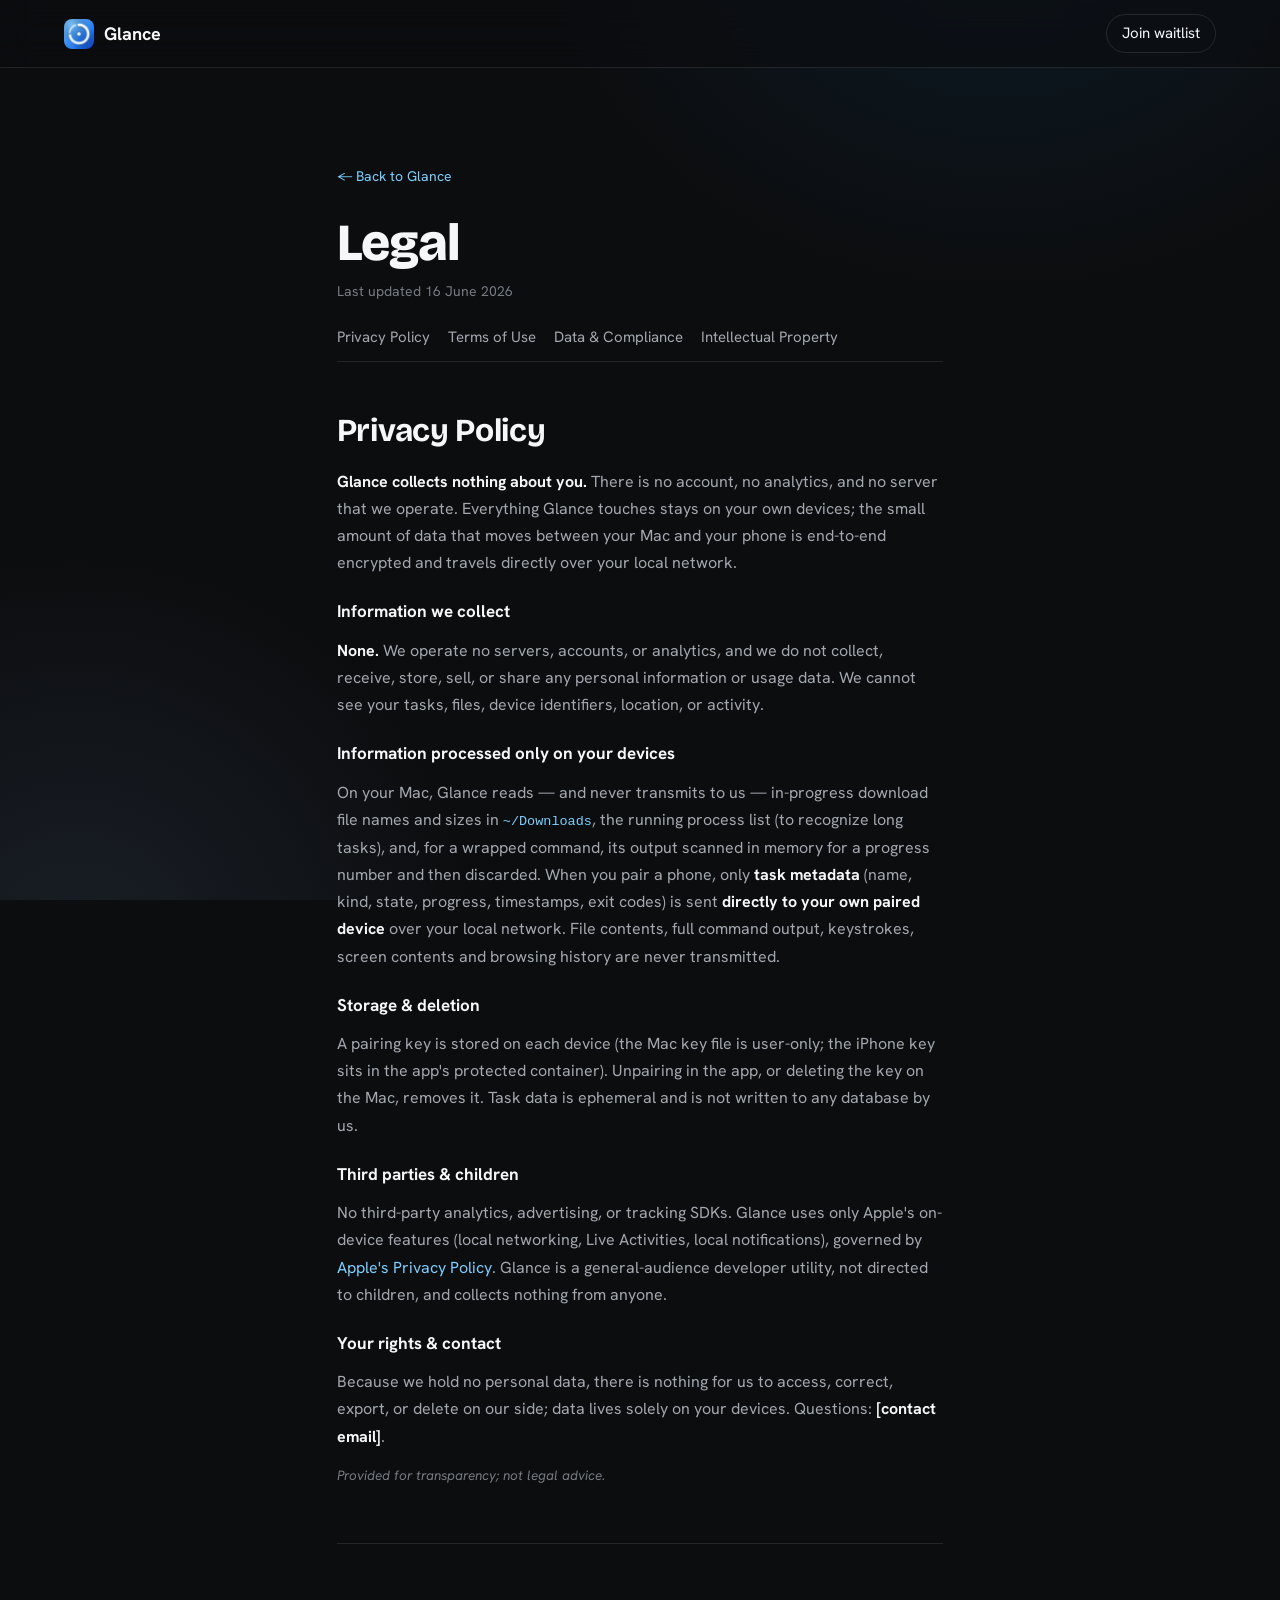
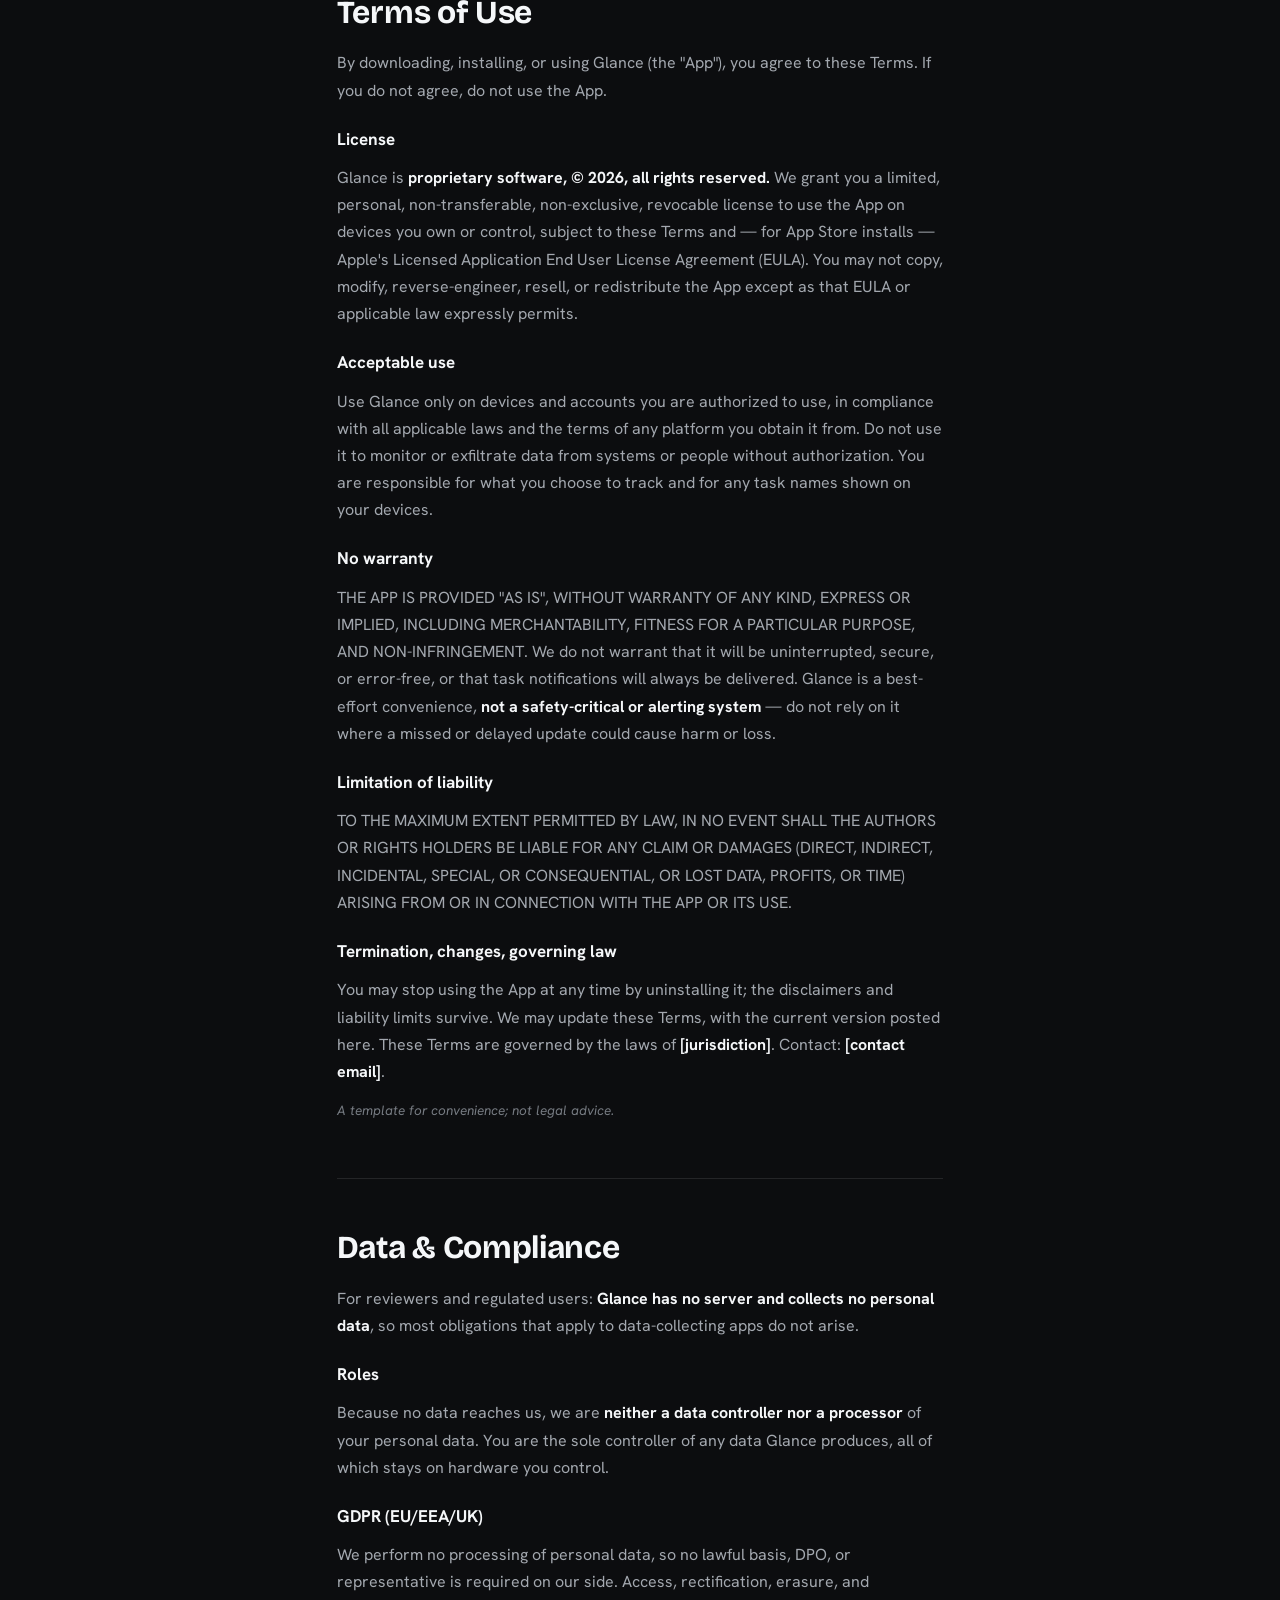
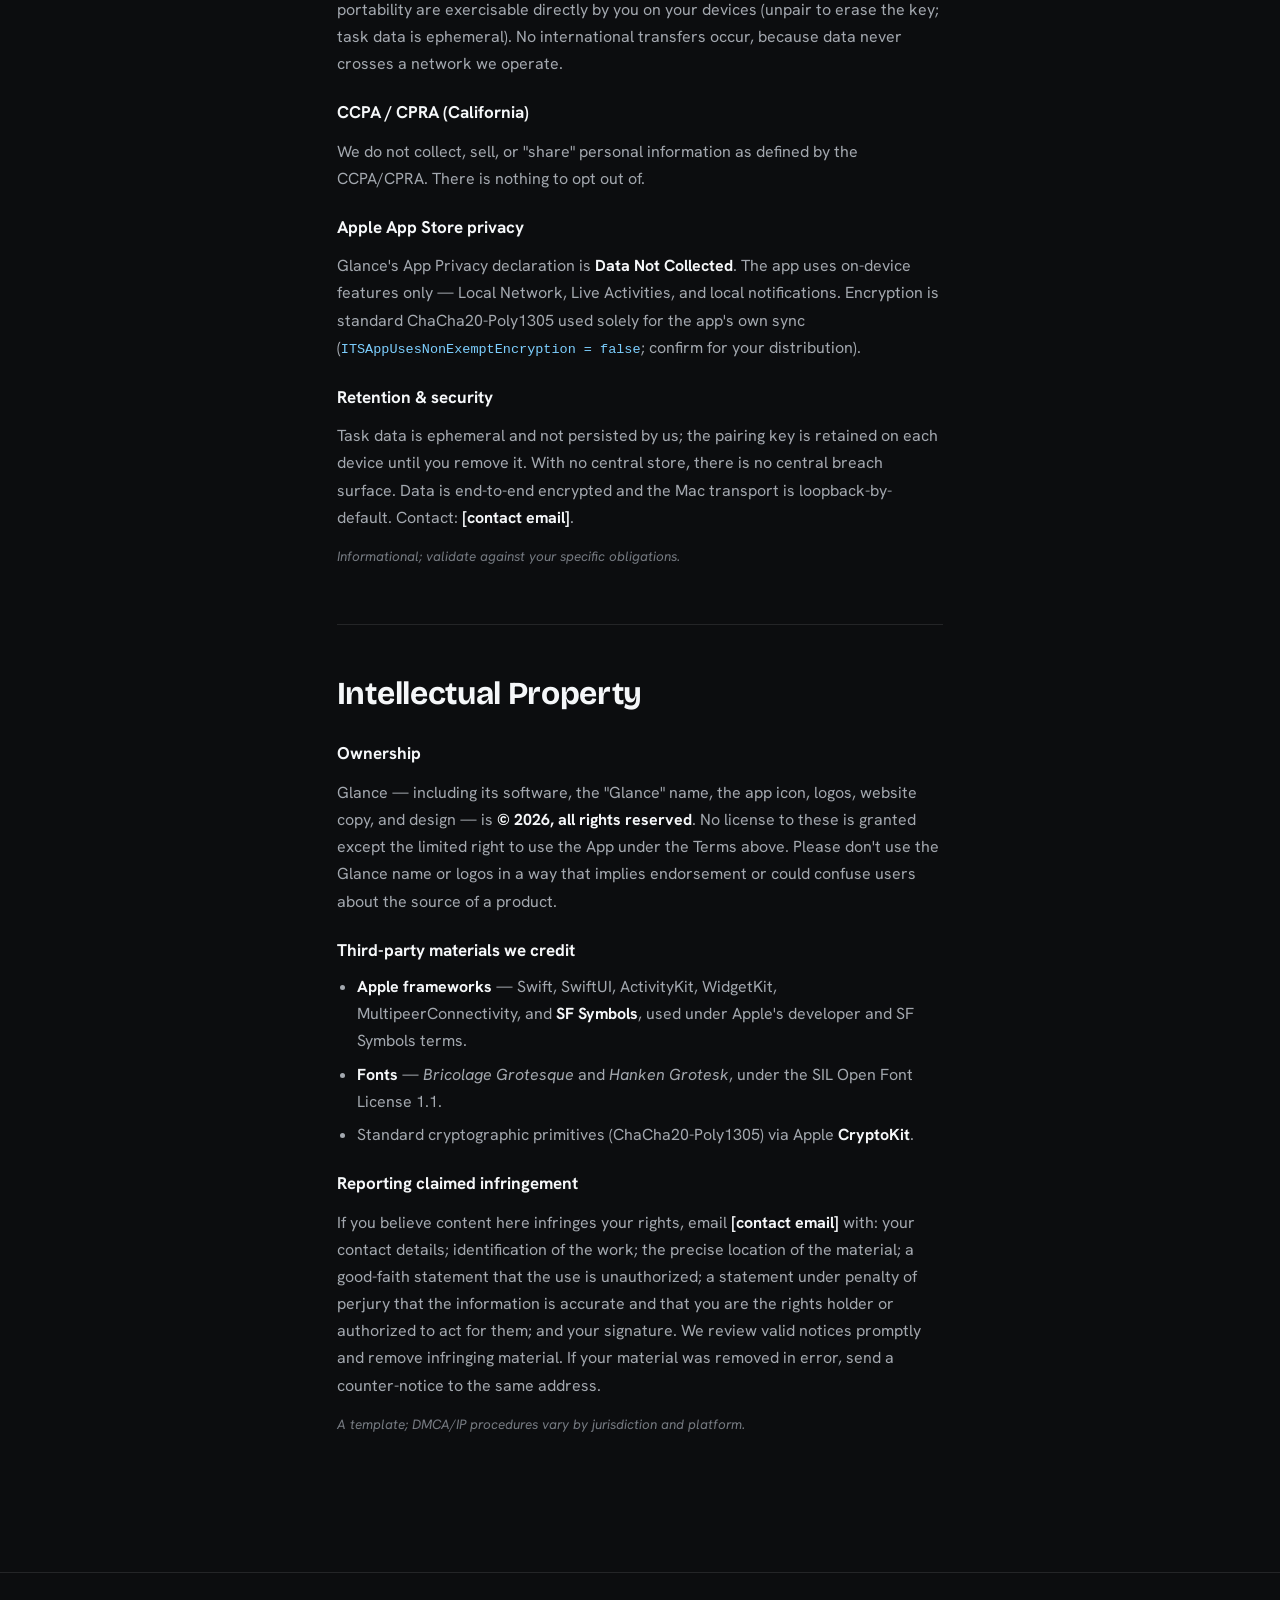
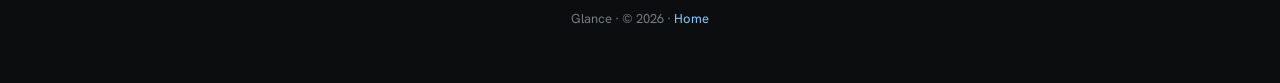
==== legal.html @ 5eed8fee "Glance website (split from app repo) Co-Authored-By: Claude Opus 4.8 <noreply@anthropic.com>" ====
<!DOCTYPE html>
<html lang="en">
<head>
  <meta charset="UTF-8" />
  <meta name="viewport" content="width=device-width, initial-scale=1.0" />
  <title>Glance — Legal: Privacy, Terms, Data & IP</title>
  <meta name="description" content="Glance privacy policy, terms of use, data & compliance, and intellectual-property policy." />
  <meta name="theme-color" content="#0a1f6e" />
  <link rel="icon" href="icon.png" />
  <link rel="preconnect" href="https://fonts.googleapis.com" />
  <link rel="preconnect" href="https://fonts.gstatic.com" crossorigin />
  <link href="https://fonts.googleapis.com/css2?family=Bricolage+Grotesque:opsz,wght@12..96,700;12..96,800&family=Hanken+Grotesk:wght@400;500;600&display=swap" rel="stylesheet" />
  <link rel="stylesheet" href="style.css" />
</head>
<body>
  <div class="ambient" aria-hidden="true"></div>

  <header class="nav">
    <a class="brand" href="index.html#top">
      <img src="icon.png" alt="" class="brand-icon" />
      <span>Glance</span>
    </a>
    <nav class="nav-links">
      <a class="nav-gh" href="index.html#get">Join waitlist</a>
    </nav>
  </header>

  <main class="legal">
    <a class="back" href="index.html">← Back to Glance</a>
    <h1>Legal</h1>
    <p class="updated">Last updated 16 June 2026</p>
    <nav class="toc">
      <a href="#privacy">Privacy Policy</a>
      <a href="#terms">Terms of Use</a>
      <a href="#data">Data &amp; Compliance</a>
      <a href="#ip">Intellectual Property</a>
    </nav>

    <!-- PRIVACY -->
    <article id="privacy">
      <h2>Privacy Policy</h2>
      <p><strong>Glance collects nothing about you.</strong> There is no account, no
        analytics, and no server that we operate. Everything Glance touches stays on your
        own devices; the small amount of data that moves between your Mac and your phone is
        end-to-end encrypted and travels directly over your local network.</p>

      <h3>Information we collect</h3>
      <p><strong>None.</strong> We operate no servers, accounts, or analytics, and we do not
        collect, receive, store, sell, or share any personal information or usage data. We
        cannot see your tasks, files, device identifiers, location, or activity.</p>

      <h3>Information processed only on your devices</h3>
      <p>On your Mac, Glance reads — and never transmits to us — in-progress download file
        names and sizes in <code>~/Downloads</code>, the running process list (to recognize
        long tasks), and, for a wrapped command, its output scanned in memory for a progress
        number and then discarded. When you pair a phone, only <strong>task metadata</strong>
        (name, kind, state, progress, timestamps, exit codes) is sent <strong>directly to your
        own paired device</strong> over your local network. File contents, full command
        output, keystrokes, screen contents and browsing history are never transmitted.</p>

      <h3>Storage &amp; deletion</h3>
      <p>A pairing key is stored on each device (the Mac key file is user-only; the iPhone key
        sits in the app's protected container). Unpairing in the app, or deleting the key on
        the Mac, removes it. Task data is ephemeral and is not written to any database by us.</p>

      <h3>Third parties &amp; children</h3>
      <p>No third-party analytics, advertising, or tracking SDKs. Glance uses only Apple's
        on-device features (local networking, Live Activities, local notifications), governed
        by <a href="https://www.apple.com/legal/privacy/">Apple's Privacy Policy</a>. Glance is
        a general-audience developer utility, not directed to children, and collects nothing
        from anyone.</p>

      <h3>Your rights &amp; contact</h3>
      <p>Because we hold no personal data, there is nothing for us to access, correct, export,
        or delete on our side; data lives solely on your devices. Questions:
        <strong>[contact email]</strong>.</p>
      <p class="disclaim">Provided for transparency; not legal advice.</p>
    </article>

    <!-- TERMS -->
    <article id="terms">
      <h2>Terms of Use</h2>
      <p>By downloading, installing, or using Glance (the "App"), you agree to these Terms. If
        you do not agree, do not use the App.</p>

      <h3>License</h3>
      <p>Glance is <strong>proprietary software, © 2026, all rights reserved.</strong> We grant
        you a limited, personal, non-transferable, non-exclusive, revocable license to use the
        App on devices you own or control, subject to these Terms and — for App Store
        installs — Apple's Licensed Application End User License Agreement (EULA). You may not
        copy, modify, reverse-engineer, resell, or redistribute the App except as that EULA or
        applicable law expressly permits.</p>

      <h3>Acceptable use</h3>
      <p>Use Glance only on devices and accounts you are authorized to use, in compliance with
        all applicable laws and the terms of any platform you obtain it from. Do not use it to
        monitor or exfiltrate data from systems or people without authorization. You are
        responsible for what you choose to track and for any task names shown on your devices.</p>

      <h3>No warranty</h3>
      <p>THE APP IS PROVIDED "AS IS", WITHOUT WARRANTY OF ANY KIND, EXPRESS OR IMPLIED,
        INCLUDING MERCHANTABILITY, FITNESS FOR A PARTICULAR PURPOSE, AND NON-INFRINGEMENT. We
        do not warrant that it will be uninterrupted, secure, or error-free, or that task
        notifications will always be delivered. Glance is a best-effort convenience, <strong>not
        a safety-critical or alerting system</strong> — do not rely on it where a missed or
        delayed update could cause harm or loss.</p>

      <h3>Limitation of liability</h3>
      <p>TO THE MAXIMUM EXTENT PERMITTED BY LAW, IN NO EVENT SHALL THE AUTHORS OR RIGHTS
        HOLDERS BE LIABLE FOR ANY CLAIM OR DAMAGES (DIRECT, INDIRECT, INCIDENTAL, SPECIAL, OR
        CONSEQUENTIAL, OR LOST DATA, PROFITS, OR TIME) ARISING FROM OR IN CONNECTION WITH THE
        APP OR ITS USE.</p>

      <h3>Termination, changes, governing law</h3>
      <p>You may stop using the App at any time by uninstalling it; the disclaimers and
        liability limits survive. We may update these Terms, with the current version posted
        here. These Terms are governed by the laws of <strong>[jurisdiction]</strong>. Contact:
        <strong>[contact email]</strong>.</p>
      <p class="disclaim">A template for convenience; not legal advice.</p>
    </article>

    <!-- DATA & COMPLIANCE -->
    <article id="data">
      <h2>Data &amp; Compliance</h2>
      <p>For reviewers and regulated users: <strong>Glance has no server and collects no
        personal data</strong>, so most obligations that apply to data-collecting apps do not
        arise.</p>

      <h3>Roles</h3>
      <p>Because no data reaches us, we are <strong>neither a data controller nor a
        processor</strong> of your personal data. You are the sole controller of any data
        Glance produces, all of which stays on hardware you control.</p>

      <h3>GDPR (EU/EEA/UK)</h3>
      <p>We perform no processing of personal data, so no lawful basis, DPO, or representative
        is required on our side. Access, rectification, erasure, and portability are
        exercisable directly by you on your devices (unpair to erase the key; task data is
        ephemeral). No international transfers occur, because data never crosses a network we
        operate.</p>

      <h3>CCPA / CPRA (California)</h3>
      <p>We do not collect, sell, or "share" personal information as defined by the CCPA/CPRA.
        There is nothing to opt out of.</p>

      <h3>Apple App Store privacy</h3>
      <p>Glance's App Privacy declaration is <strong>Data Not Collected</strong>. The app uses
        on-device features only — Local Network, Live Activities, and local notifications.
        Encryption is standard ChaCha20-Poly1305 used solely for the app's own sync
        (<code>ITSAppUsesNonExemptEncryption = false</code>; confirm for your distribution).</p>

      <h3>Retention &amp; security</h3>
      <p>Task data is ephemeral and not persisted by us; the pairing key is retained on each
        device until you remove it. With no central store, there is no central breach surface.
        Data is end-to-end encrypted and the Mac transport is loopback-by-default. Contact:
        <strong>[contact email]</strong>.</p>
      <p class="disclaim">Informational; validate against your specific obligations.</p>
    </article>

    <!-- IP -->
    <article id="ip">
      <h2>Intellectual Property</h2>
      <h3>Ownership</h3>
      <p>Glance — including its software, the "Glance" name, the app icon, logos, website copy,
        and design — is <strong>© 2026, all rights reserved</strong>. No license to these is
        granted except the limited right to use the App under the Terms above. Please don't use
        the Glance name or logos in a way that implies endorsement or could confuse users about
        the source of a product.</p>

      <h3>Third-party materials we credit</h3>
      <ul>
        <li><strong>Apple frameworks</strong> — Swift, SwiftUI, ActivityKit, WidgetKit,
          MultipeerConnectivity, and <strong>SF Symbols</strong>, used under Apple's developer
          and SF Symbols terms.</li>
        <li><strong>Fonts</strong> — <em>Bricolage Grotesque</em> and <em>Hanken Grotesk</em>,
          under the SIL Open Font License 1.1.</li>
        <li>Standard cryptographic primitives (ChaCha20-Poly1305) via Apple <strong>CryptoKit</strong>.</li>
      </ul>

      <h3>Reporting claimed infringement</h3>
      <p>If you believe content here infringes your rights, email <strong>[contact email]</strong>
        with: your contact details; identification of the work; the precise location of the
        material; a good-faith statement that the use is unauthorized; a statement under penalty
        of perjury that the information is accurate and that you are the rights holder or
        authorized to act for them; and your signature. We review valid notices promptly and
        remove infringing material. If your material was removed in error, send a counter-notice
        to the same address.</p>
      <p class="disclaim">A template; DMCA/IP procedures vary by jurisdiction and platform.</p>
    </article>
  </main>

  <footer><p>Glance · © 2026 · <a href="index.html">Home</a></p></footer>
</body>
</html>
---- style.css ----
@property --p { syntax: "<angle>"; inherits: false; initial-value: 0deg; }

:root {
  --bg:       oklch(0.16 0.004 256);
  --bg-2:     oklch(0.13 0.004 256);
  --ink:      oklch(0.975 0.004 256);
  --muted:    oklch(0.73 0.012 256);
  --faint:    oklch(0.58 0.012 256);
  --blue:     oklch(0.66 0.155 250);
  --blue-hi:  oklch(0.82 0.11 238);
  --green:    oklch(0.80 0.16 152);
  --orange:   oklch(0.78 0.16 60);
  /* liquid glass */
  --glass:    oklch(0.28 0.008 256 / 0.42);
  --glass-2:  oklch(0.32 0.009 256 / 0.55);
  --glass-bd: color-mix(in oklch, white 10%, transparent);
  --glass-hi: color-mix(in oklch, white 16%, transparent);
  /* solid raised surface — for non-product elements (no blur) */
  --surface:    oklch(0.205 0.005 256);
  --surface-bd: color-mix(in oklch, white 7%, transparent);
  --ease:     cubic-bezier(0.16, 1, 0.3, 1);
  --maxw: 1080px;
}

* { box-sizing: border-box; margin: 0; padding: 0; }
html { scroll-behavior: smooth; }

body {
  font-family: "Hanken Grotesk", -apple-system, system-ui, sans-serif;
  color: var(--ink); background: var(--bg);
  min-height: 100vh; line-height: 1.55; -webkit-font-smoothing: antialiased; overflow-x: hidden;
}

/* dark-grey base + a static, restrained blue glow (no purple, no drifting blob) */
.ambient {
  position: fixed; inset: 0; z-index: -1; pointer-events: none;
  background:
    radial-gradient(58vmax 48vmax at 78% -10%, oklch(0.5 0.12 245 / 0.16), transparent 62%),
    radial-gradient(50vmax 50vmax at 6% 106%, oklch(0.44 0.05 256 / 0.26), transparent 62%),
    var(--bg);
}

a { color: var(--blue-hi); text-decoration: none; }
a:hover { color: var(--ink); }
code, .prompt { font-family: ui-monospace, "SF Mono", Menlo, monospace; }

/* liquid glass — reserved for the product surfaces (install pill, phone mock).
   Earns the "real Mac/iOS surface" metaphor instead of coating everything. */
.glass, .install {
  background: var(--glass);
  -webkit-backdrop-filter: blur(22px) saturate(150%);
          backdrop-filter: blur(22px) saturate(150%);
  border: 1px solid var(--glass-bd);
  box-shadow: inset 0 1px 0 var(--glass-hi), 0 24px 60px oklch(0 0 0 / 0.45);
}

/* everything else: solid raised surface, no blur */
.tile, .get-mac, .get-ios, .waitlist-card {
  background: var(--surface);
  border: 1px solid var(--surface-bd);
  box-shadow: inset 0 1px 0 oklch(1 0 0 / 0.04), 0 1px 2px oklch(0 0 0 / 0.35);
}

/* ---------- nav ---------- */
.nav {
  position: sticky; top: 0; z-index: 50;
  display: flex; align-items: center; justify-content: space-between;
  padding: 14px max(20px, 5vw);
  background: oklch(0.16 0.004 256 / 0.6);
  -webkit-backdrop-filter: blur(16px); backdrop-filter: blur(16px);
  border-bottom: 1px solid var(--glass-bd);
}
.brand { display: flex; align-items: center; gap: 10px; font-weight: 700; font-size: 18px; color: var(--ink); }
.brand-icon { width: 30px; height: 30px; border-radius: 8px; }
.nav-links { display: flex; align-items: center; gap: clamp(14px, 3vw, 30px); font-size: 15px; }
.nav-links a { color: var(--muted); }
.nav-links a:hover { color: var(--ink); }
.nav-gh { padding: 7px 15px; border: 1px solid var(--glass-bd); border-radius: 999px; color: var(--ink) !important; }
.nav-gh:hover { background: var(--glass); }
@media (max-width: 620px) { .nav-links a:not(.nav-gh) { display: none; } }

main { max-width: var(--maxw); margin: 0 auto; padding: 0 max(20px, 5vw); }
section { padding: clamp(60px, 11vw, 128px) 0; }

/* ---------- hero ---------- */
.hero {
  display: grid; grid-template-columns: 1.05fr 0.95fr; align-items: center; gap: clamp(24px, 5vw, 64px);
  padding-top: clamp(56px, 9vw, 104px);
}
@media (max-width: 860px) {
  .hero { grid-template-columns: 1fr; gap: clamp(32px, 8vw, 48px); }
  .hero-stage { min-height: 0; order: 2; }
  .ring { width: min(360px, 84vw); }
}
.hero h1 {
  font-family: "Bricolage Grotesque", sans-serif; font-weight: 800;
  font-size: clamp(54px, 9vw, 92px); line-height: 0.94; letter-spacing: -0.035em; text-wrap: balance;
}
.lede { color: var(--muted); font-size: clamp(17px, 2.1vw, 21px); max-width: 31ch; margin-top: 22px; }
.cta { margin-top: 30px; }

.install {
  display: flex; align-items: center; gap: 10px;
  border-radius: 14px; padding: 12px 12px 12px 16px;
}
.install .prompt { color: var(--blue-hi); font-weight: 700; }
.install code { flex: 1; min-width: 0; font-size: 13px; color: var(--ink); overflow-x: auto; white-space: nowrap; scrollbar-width: none; }
.install code::-webkit-scrollbar { display: none; }
.install button {
  flex: none; width: 38px; height: 34px; display: grid; place-items: center; cursor: pointer;
  border: 0; border-radius: 9px; background: var(--ink); color: oklch(0.16 0.004 256);
  transition: transform .2s var(--ease), background .2s var(--ease);
}
.install button:hover { background: var(--blue-hi); }
.install button:active { transform: scale(0.92); }
.install .i-check { display: none; }
.install button.copied .i-copy { display: none; }
.install button.copied .i-check { display: block; }
.cta-sub { margin-top: 14px; color: var(--muted); font-size: 14px; }

/* ---------- waitlist form ---------- */
.waitlist {
  display: flex; gap: 8px; align-items: stretch; flex-wrap: wrap;
  max-width: 460px;
}
.waitlist input[type="email"] {
  flex: 1 1 220px; min-width: 0;
  padding: 13px 16px; border-radius: 13px;
  background: var(--glass); border: 1px solid var(--glass-bd);
  color: var(--ink); font-size: 16px; font-family: inherit;
  -webkit-backdrop-filter: blur(22px); backdrop-filter: blur(22px);
  transition: border-color .2s var(--ease);
}
.waitlist input::placeholder { color: var(--faint); }
.waitlist input:focus { outline: none; border-color: var(--blue); }
.waitlist button {
  flex: 0 0 auto; padding: 13px 22px; border: 0; border-radius: 13px; cursor: pointer;
  background: var(--blue); color: oklch(0.16 0.004 256); font-weight: 700; font-size: 15px;
  transition: transform .2s var(--ease), background .2s var(--ease);
}
.waitlist button:hover { background: var(--blue-hi); }
.waitlist button:active { transform: scale(0.97); }
.waitlist.done input, .waitlist.done button { display: none; }
.waitlist-msg { margin-top: 12px; font-size: 15px; font-weight: 600; color: var(--green); display: none; }
.waitlist-msg.show { display: block; }
.waitlist-msg.err { color: var(--blue-hi); }

.waitlist-card { max-width: 560px; padding: clamp(24px, 5vw, 36px); border-radius: 22px; }
.waitlist-card > p { color: var(--muted); font-size: clamp(15px, 2vw, 17px); margin-bottom: 20px; }
.waitlist-card .small { margin-top: 14px; }
@media (max-width: 480px) {
  .waitlist { flex-direction: column; }
  .waitlist input[type="email"], .waitlist button { flex: 1 1 auto; width: 100%; }
}

/* hero stage: blue ring + glass phone */
.hero-stage { position: relative; display: grid; place-items: center; min-height: 440px; }
.ring {
  position: absolute; width: min(420px, 78vw); aspect-ratio: 1; border-radius: 50%;
  background: conic-gradient(from -90deg, var(--blue), var(--blue-hi) var(--p), transparent 0);
  -webkit-mask: radial-gradient(closest-side, transparent 67%, #000 68%);
          mask: radial-gradient(closest-side, transparent 67%, #000 68%);
  filter: drop-shadow(0 0 30px oklch(0.6 0.16 245 / 0.5));
}
/* ring tracks the same progress as the Live Activity bar (driven by motion.js):
   --p sweeps with the fill, and it turns green when the bar completes.
   No-JS shows the finished ring so it never reads as empty. */
.ring.full, html:not(.js) .ring {
  background: conic-gradient(from -90deg, var(--green), var(--green) var(--p), transparent 0);
  filter: drop-shadow(0 0 30px oklch(0.72 0.16 152 / 0.45));
}
html:not(.js) .ring { --p: 360deg; }

.phone {
  position: relative; width: min(330px, 80vw); padding: 16px; border-radius: 30px;
  background: oklch(0.18 0.005 256 / 0.7); cursor: pointer;
}
.la { background: oklch(0.22 0.006 256 / 0.6); border: 1px solid var(--glass-bd); border-radius: 20px; padding: 16px;
  -webkit-backdrop-filter: blur(8px); backdrop-filter: blur(8px); }
.la-top { display: flex; align-items: center; gap: 10px; }
.la-icon { position: relative; width: 22px; height: 22px; color: var(--blue-hi); flex: none; }
.la-icon svg { position: absolute; inset: 0; }
.la-done { color: var(--green); opacity: 0; transition: opacity .4s var(--ease); }
.la-name { font-weight: 600; font-size: 15px; flex: 1; white-space: nowrap; overflow: hidden; text-overflow: ellipsis; }
.la-status { font-size: 14px; font-variant-numeric: tabular-nums; }
.la-status .pct { color: var(--blue-hi); font-weight: 600; font-variant-numeric: tabular-nums; }
.la-status .word { color: var(--green); font-weight: 700; display: none; }
.la-bar { margin: 14px 0 10px; height: 11px; border-radius: 99px; background: color-mix(in oklch, white 12%, transparent); overflow: hidden; }
.la-fill { display: block; position: relative; height: 100%; width: 0; border-radius: 99px;
  overflow: hidden;
  background: linear-gradient(90deg in oklch, var(--orange), var(--blue) 55%, var(--blue-hi));
  box-shadow: 0 0 8px var(--blue), 0 0 16px color-mix(in oklch, var(--blue-hi) 50%, transparent); }
/* lightning glint sweeping the filled length (matches the iOS bar) */
.la-fill::after {
  content: ""; position: absolute; top: 0; bottom: 0; width: 32%;
  background: linear-gradient(90deg, transparent, oklch(1 0 0 / 0.95), color-mix(in oklch, var(--blue-hi) 60%, transparent), transparent);
  filter: blur(1px); animation: glint 1s linear infinite;
}
@keyframes glint { from { transform: translateX(-130%); } to { transform: translateX(330%); } }
.la-meta { font-size: 12.5px; color: var(--muted); }
.la-meta .meta-done { color: var(--green); display: none; }

/* JS drives the fill width + the % counter (motion.js), then adds .done.
   No-JS shows the finished state so the mock never reads as broken. */
html:not(.js) .la-fill { width: 100%; background: linear-gradient(90deg, var(--green), var(--green)); }
html:not(.js) .la-status .pct, html:not(.js) .la-meta .meta-run { display: none; }
html:not(.js) .la-status .word, html:not(.js) .la-meta .meta-done { display: inline; }
html:not(.js) .la-icon .la-dl { opacity: 0; }
html:not(.js) .la-icon .la-done { opacity: 1; }
.phone.done .la-fill { width: 100%; background: linear-gradient(90deg, var(--green), var(--green)); box-shadow: none; }
.phone.done .la-fill::after { display: none; }
.phone.done .la-icon .la-dl { opacity: 0; }
.phone.done .la-icon .la-done { opacity: 1; }
.phone.done .la-status .pct { display: none; }
.phone.done .la-status .word { display: inline; }
.phone.done .la-meta .meta-run { display: none; }
.phone.done .la-meta .meta-done { display: inline; }

/* ---------- section headings ---------- */
.how h2, .features h2, .get h2 {
  font-family: "Bricolage Grotesque", sans-serif; font-weight: 700;
  font-size: clamp(28px, 4.4vw, 44px); letter-spacing: -0.02em; line-height: 1.05;
  text-wrap: balance; max-width: 18ch; margin-bottom: clamp(28px, 5vw, 52px);
}

/* ---------- how it works (kept the pulse flow) ---------- */
.flow { display: flex; align-items: stretch; gap: 0; flex-wrap: wrap; }
.node { flex: 1 1 200px; padding: 24px; border-radius: 18px; }
.node-h { font-weight: 700; font-size: 17px; margin-bottom: 6px; }
.node p { color: var(--muted); font-size: 14.5px; }
.wire { flex: 0 0 56px; position: relative; align-self: center; height: 2px;
  background: linear-gradient(90deg, var(--glass-bd), var(--blue)); }
.wire .pulse { position: absolute; top: 50%; left: 0; width: 8px; height: 8px; margin-top: -4px;
  border-radius: 50%; background: var(--blue-hi); box-shadow: 0 0 12px var(--blue-hi);
  animation: travel 2.4s var(--ease) infinite; }
@keyframes travel { 0% { left: 0; opacity: 0; } 15% { opacity: 1; } 85% { opacity: 1; } 100% { left: 100%; opacity: 0; } }
.how-foot { margin-top: 26px; color: var(--muted); max-width: 62ch; font-size: 16px; }
.how-foot em { color: var(--ink); font-style: normal; font-weight: 600; }
@media (max-width: 700px) {
  .wire { flex-basis: 100%; width: 2px; height: 34px; background: linear-gradient(180deg, var(--glass-bd), var(--blue)); }
  .wire .pulse { animation: travelv 2.4s var(--ease) infinite; }
  @keyframes travelv { 0% { top: 0; opacity: 0; } 15% { opacity: 1; } 85% { opacity: 1; } 100% { top: 100%; opacity: 0; } }
}

/* ---------- features bento ---------- */
/* 6-col grid; rows resolve to [6] / [4+2] / [3+3] — no empty cells, no
   tall-tile gap. The snippet tile is widest; the rest stay balanced. */
.bento { display: grid; grid-template-columns: repeat(6, 1fr); gap: 16px; }
.tile { grid-column: span 3; padding: 26px; border-radius: 20px;
  transition: transform .4s var(--ease), box-shadow .4s var(--ease); }
.b-6 { grid-column: span 6; }
.b-4 { grid-column: span 4; }
.b-3 { grid-column: span 3; }
.b-2 { grid-column: span 2; }
.tile-snippet { display: flex; flex-direction: column; }
.tile:hover { transform: translateY(-4px); border-color: var(--glass-bd); box-shadow: inset 0 1px 0 oklch(1 0 0 / 0.06), 0 18px 40px oklch(0 0 0 / 0.45); }
.tile h3 { font-family: "Bricolage Grotesque", sans-serif; font-weight: 700; font-size: 21px; letter-spacing: -0.01em; margin-bottom: 8px; }
.tile p { color: var(--muted); font-size: 15px; }
.tile code { color: var(--blue-hi); font-size: 13px; }
.tile .snippet { display: block; white-space: pre; margin: 14px 0; padding: 14px; border-radius: 12px;
  background: oklch(0.1 0.004 256 / 0.7); border: 1px solid var(--glass-bd); color: var(--ink); font-size: 12.5px; overflow-x: auto; }
.tile-foot { margin-top: auto; padding-top: 14px; font-size: 13px !important; }
@media (max-width: 760px) { .bento { grid-template-columns: 1fr; }
  .tile, .b-6, .b-4, .b-3, .b-2 { grid-column: 1 / -1; } }

/* ---------- get ---------- */
/* Mac and iPhone stacked one over the other. */
.get-grid { display: grid; grid-template-columns: 1fr; gap: 18px; }
.get-mac, .get-ios { padding: 28px; border-radius: 20px; }
.get-mac h3, .get-ios h3 { font-family: "Bricolage Grotesque", sans-serif; font-size: 22px; margin-bottom: 8px; }
.get-mac p, .get-ios p { color: var(--muted); font-size: 15px; }
.install-lg { margin-top: 16px; }
.btn { display: inline-block; margin: 14px 0 6px; padding: 11px 20px; border-radius: 999px;
  background: var(--ink); color: oklch(0.16 0.004 256); font-weight: 600; white-space: nowrap;
  transition: transform .2s var(--ease), background .2s var(--ease); }
.btn:hover { background: var(--blue-hi); }
.btn:active { transform: scale(0.97); }
.small { font-size: 13px; color: var(--faint); }

/* ---------- about / footer ---------- */
.about { text-align: center; }
.about p { color: var(--muted); font-size: clamp(17px, 2.2vw, 22px); max-width: 46ch; margin: 0 auto; text-wrap: pretty; }
.about .links { display: flex; gap: 22px; justify-content: center; margin-top: 22px; font-size: 15px; }
.about .links a { color: var(--muted); }
.about .links a:hover { color: var(--ink); }
footer { text-align: center; color: var(--faint); padding: 36px 0 56px; font-size: 13px; border-top: 1px solid var(--glass-bd); }

/* ---------- motion: hero plays on load (CSS), below-fold reveals on scroll (JS) ---------- */
.rise { animation: rise .9s var(--ease) both; animation-delay: calc(var(--d, 0) * 1s); }
@keyframes rise { from { opacity: 0; transform: translateY(16px); filter: blur(8px); } to { opacity: 1; transform: none; filter: blur(0); } }

html.js .reveal { opacity: 0; transform: translateY(14px); filter: blur(6px); }
html.js .reveal.in { opacity: 1; transform: none; filter: blur(0);
  transition: opacity .7s var(--ease), transform .7s var(--ease), filter .7s var(--ease); }

@media (prefers-reduced-motion: reduce) {
  html { scroll-behavior: auto; }
  .wire .pulse, .rise { animation: none; }
  .ring { --p: 360deg; background: conic-gradient(from -90deg, var(--green), var(--green) var(--p), transparent 0); }
  html.js .reveal, html.js .reveal.in, .rise { opacity: 1; transform: none; filter: none; transition: none; }
  .la-fill { width: 100%; background: linear-gradient(90deg, var(--green), var(--green)); box-shadow: none; }
  .la-fill::after { animation: none; display: none; }
  .la-status .pct { display: none; } .la-status .word { display: inline; }
  .la-icon .la-dl { display: none; } .la-icon .la-done { opacity: 1; }
  .la-meta .meta-run { display: none; } .la-meta .meta-done { display: inline; }
}

/* ---------- legal pages ---------- */
.legal { max-width: 760px; margin: 0 auto; padding: clamp(48px, 9vw, 96px) max(20px, 6vw) 80px; }
.legal .back { display: inline-block; margin-bottom: 28px; color: var(--blue-hi); font-size: 14px; }
.legal h1 { font-family: "Bricolage Grotesque", sans-serif; font-weight: 800; font-size: clamp(34px, 6vw, 52px); letter-spacing: -0.02em; line-height: 1.04; }
.legal .updated { color: var(--faint); font-size: 14px; margin: 10px 0 8px; }
.legal .toc { display: flex; flex-wrap: wrap; gap: 8px 18px; margin: 22px 0 12px; font-size: 15px; }
.legal .toc a { color: var(--muted); }
.legal .toc a:hover { color: var(--ink); }
.legal article { padding: clamp(28px, 5vw, 44px) 0; border-top: 1px solid var(--glass-bd); }
.legal h2 { font-family: "Bricolage Grotesque", sans-serif; font-weight: 700; font-size: clamp(24px, 4vw, 32px); letter-spacing: -0.01em; margin-bottom: 6px; scroll-margin-top: 80px; }
.legal h3 { font-weight: 700; font-size: 17px; margin: 22px 0 6px; color: var(--ink); }
.legal p, .legal li { color: var(--muted); font-size: 16px; line-height: 1.7; }
.legal p { margin: 12px 0; }
.legal ul { margin: 10px 0 10px 20px; }
.legal li { margin: 6px 0; }
.legal strong { color: var(--ink); }
.legal code { font-size: 13.5px; color: var(--blue-hi); }
.legal a { color: var(--blue-hi); }
.legal .disclaim { margin-top: 14px; color: var(--faint); font-size: 13.5px; font-style: italic; }
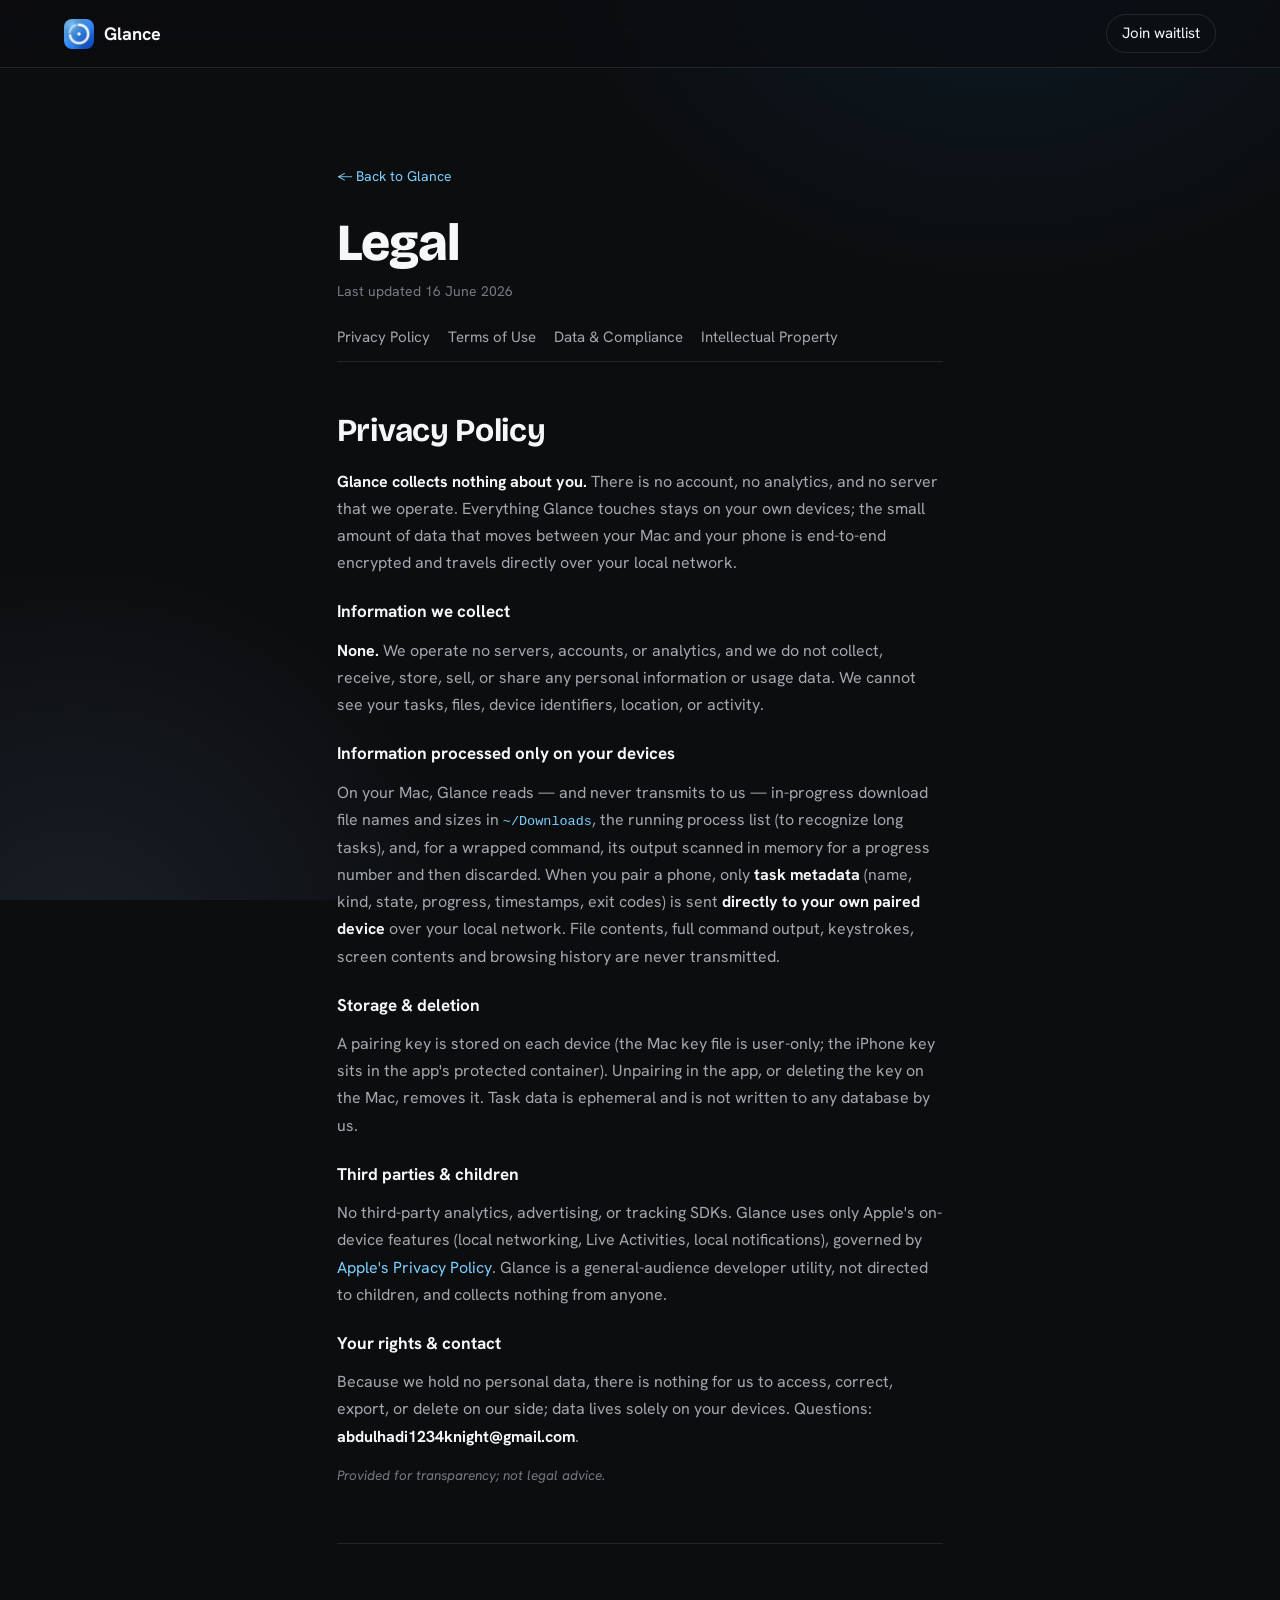
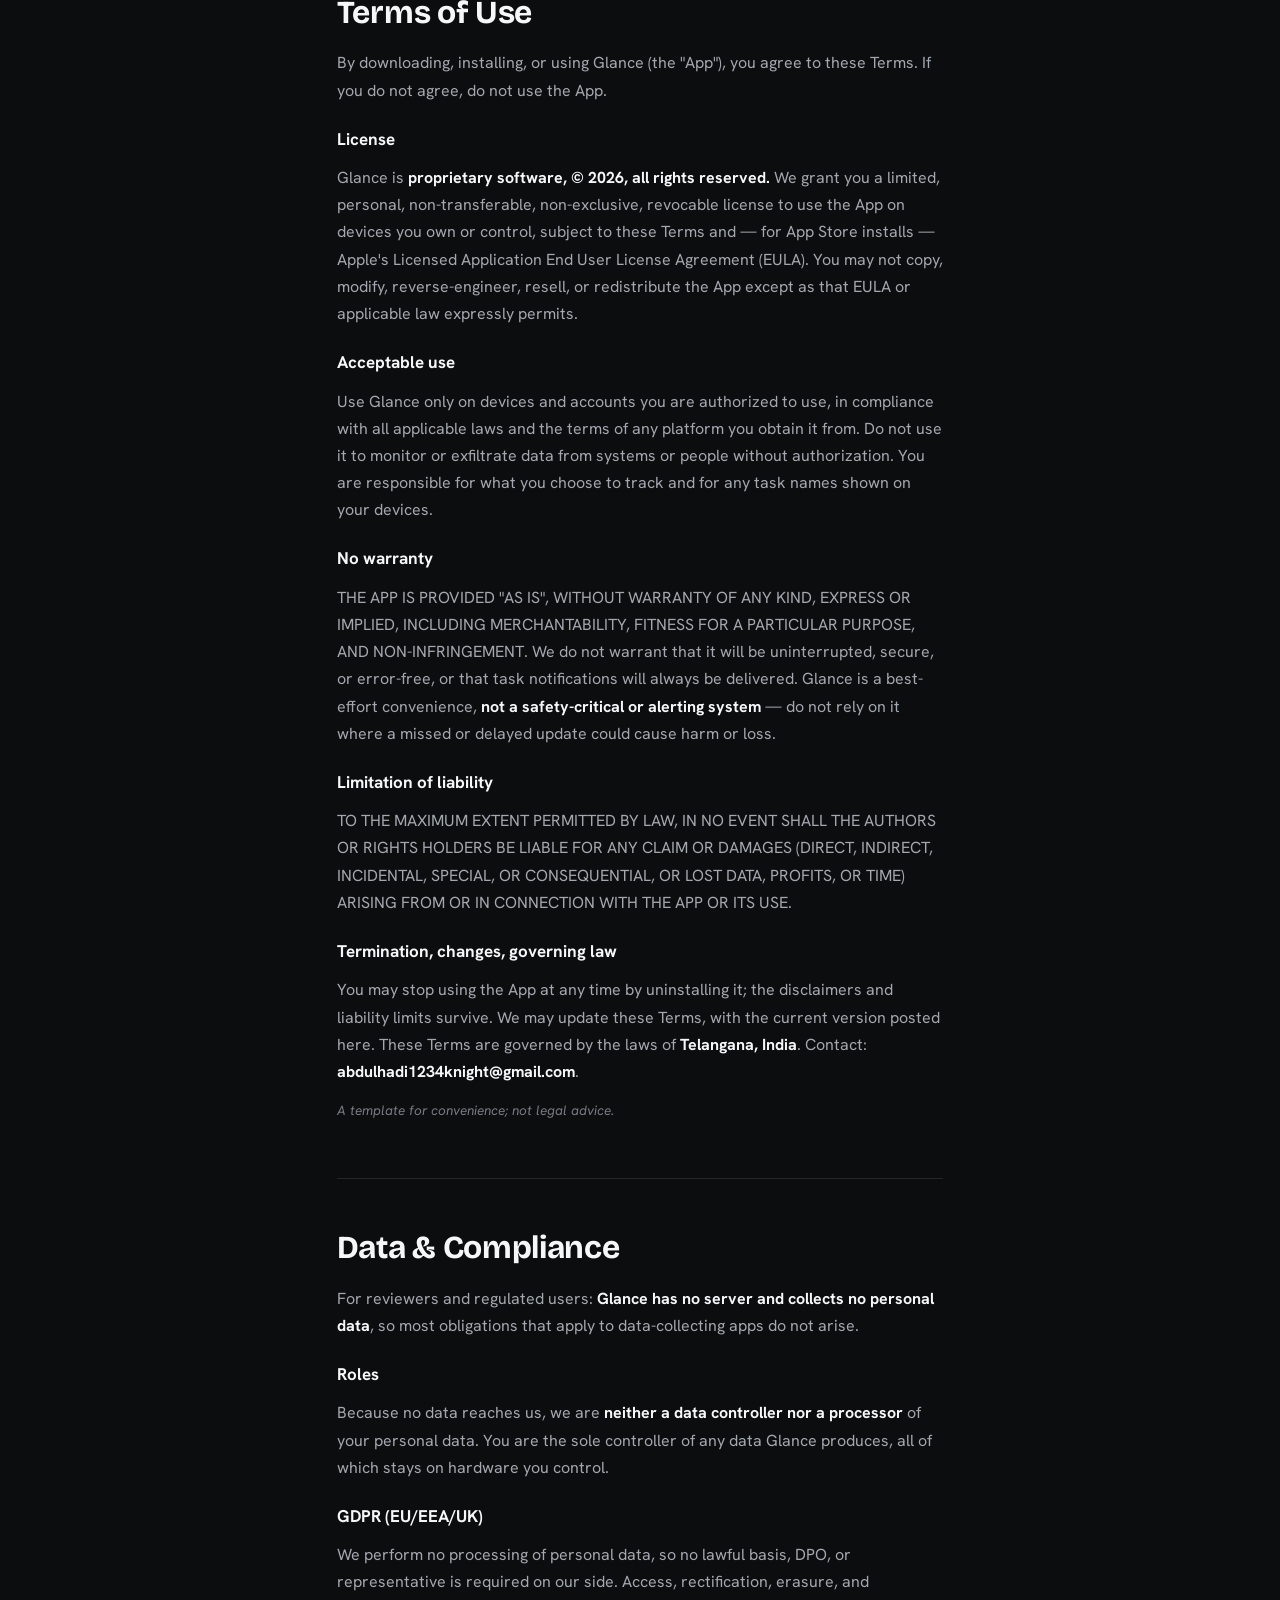
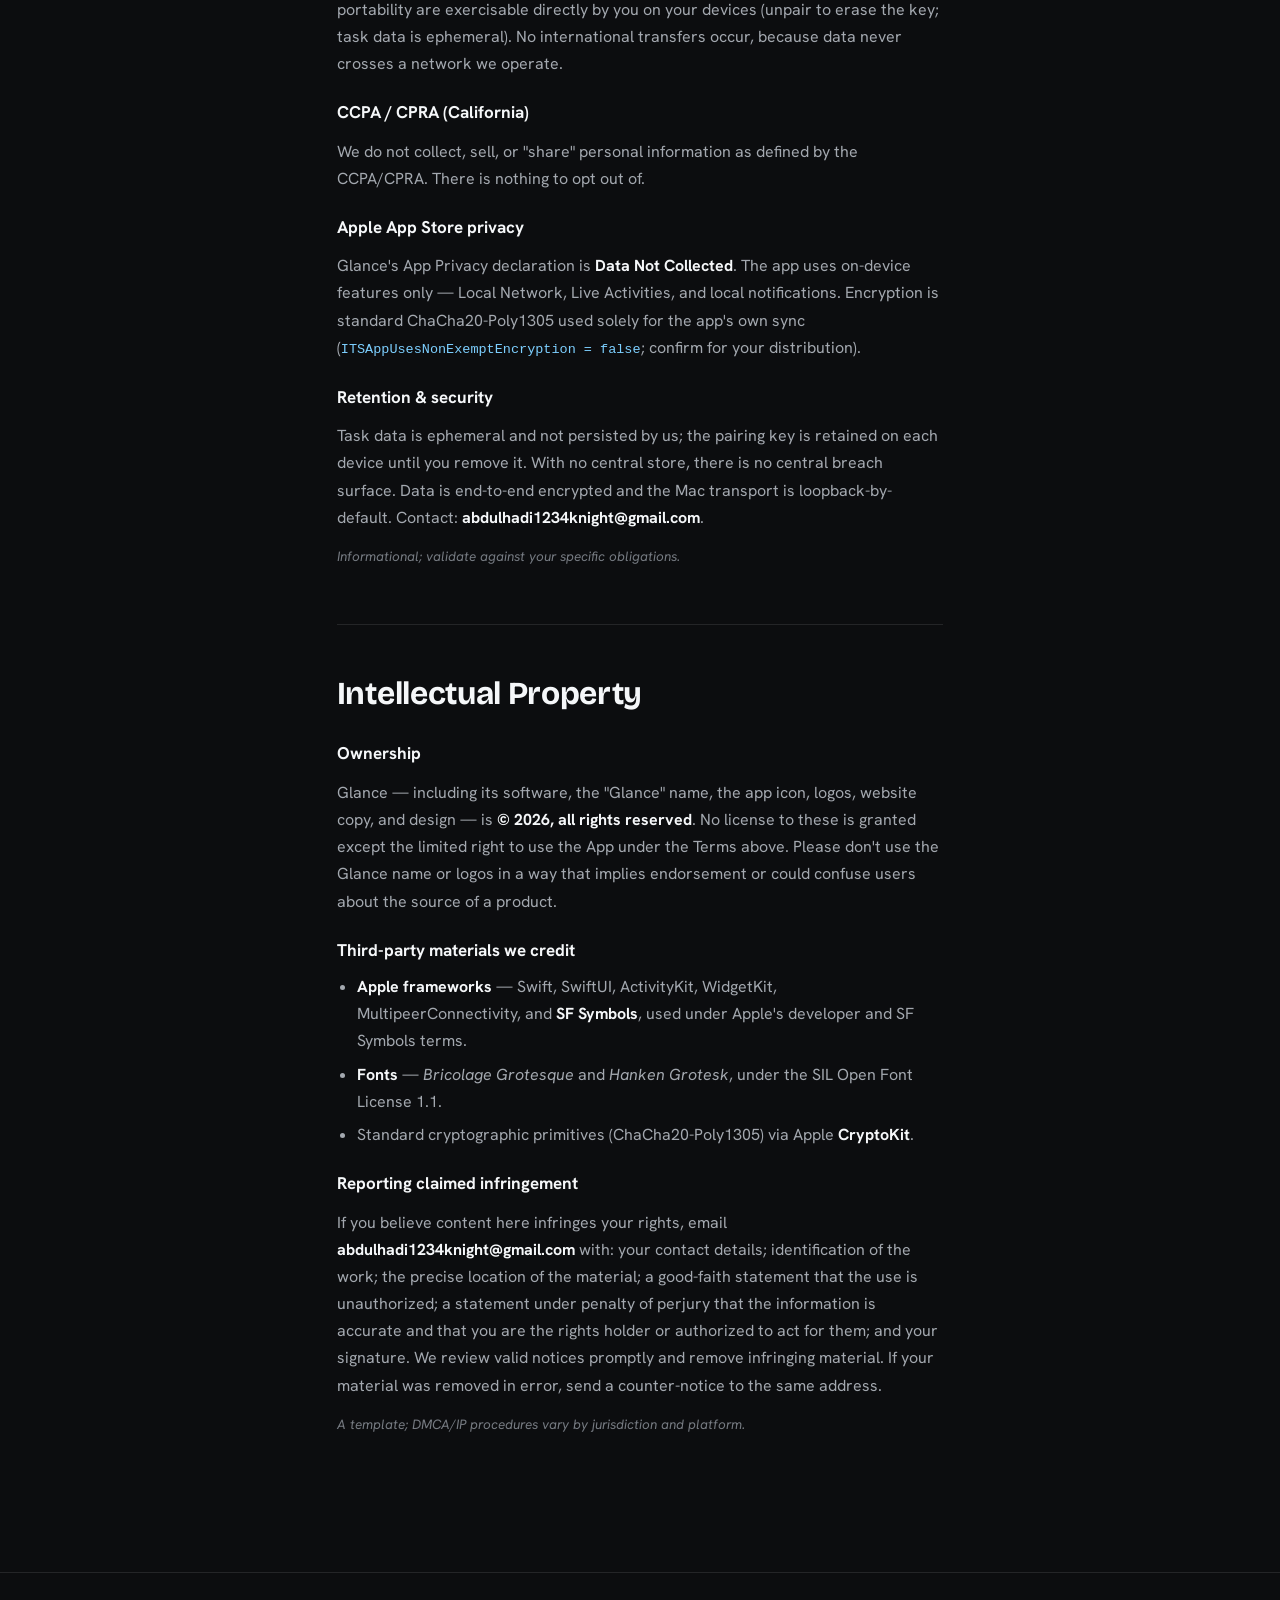
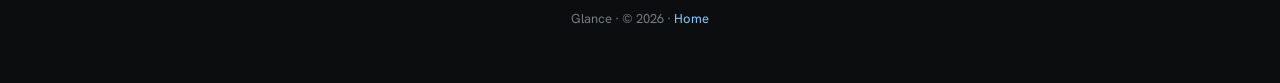
==== commit 1768f50d: "Fill contact email + jurisdiction in legal pages Co-Authored-By: Claude Opus 4.8 <noreply@anthropic." ====
--- a/legal.html
+++ b/legal.html
@@ -73,7 +73,7 @@
       <h3>Your rights &amp; contact</h3>
       <p>Because we hold no personal data, there is nothing for us to access, correct, export,
         or delete on our side; data lives solely on your devices. Questions:
-        <strong>[contact email]</strong>.</p>
+        <strong>abdulhadi1234knight@gmail.com</strong>.</p>
       <p class="disclaim">Provided for transparency; not legal advice.</p>
     </article>
 
@@ -114,8 +114,8 @@
       <h3>Termination, changes, governing law</h3>
       <p>You may stop using the App at any time by uninstalling it; the disclaimers and
         liability limits survive. We may update these Terms, with the current version posted
-        here. These Terms are governed by the laws of <strong>[jurisdiction]</strong>. Contact:
-        <strong>[contact email]</strong>.</p>
+        here. These Terms are governed by the laws of <strong>Telangana, India</strong>. Contact:
+        <strong>abdulhadi1234knight@gmail.com</strong>.</p>
       <p class="disclaim">A template for convenience; not legal advice.</p>
     </article>
 
@@ -152,7 +152,7 @@
       <p>Task data is ephemeral and not persisted by us; the pairing key is retained on each
         device until you remove it. With no central store, there is no central breach surface.
         Data is end-to-end encrypted and the Mac transport is loopback-by-default. Contact:
-        <strong>[contact email]</strong>.</p>
+        <strong>abdulhadi1234knight@gmail.com</strong>.</p>
       <p class="disclaim">Informational; validate against your specific obligations.</p>
     </article>
 
@@ -177,7 +177,7 @@
       </ul>
 
       <h3>Reporting claimed infringement</h3>
-      <p>If you believe content here infringes your rights, email <strong>[contact email]</strong>
+      <p>If you believe content here infringes your rights, email <strong>abdulhadi1234knight@gmail.com</strong>
         with: your contact details; identification of the work; the precise location of the
         material; a good-faith statement that the use is unauthorized; a statement under penalty
         of perjury that the information is accurate and that you are the rights holder or
